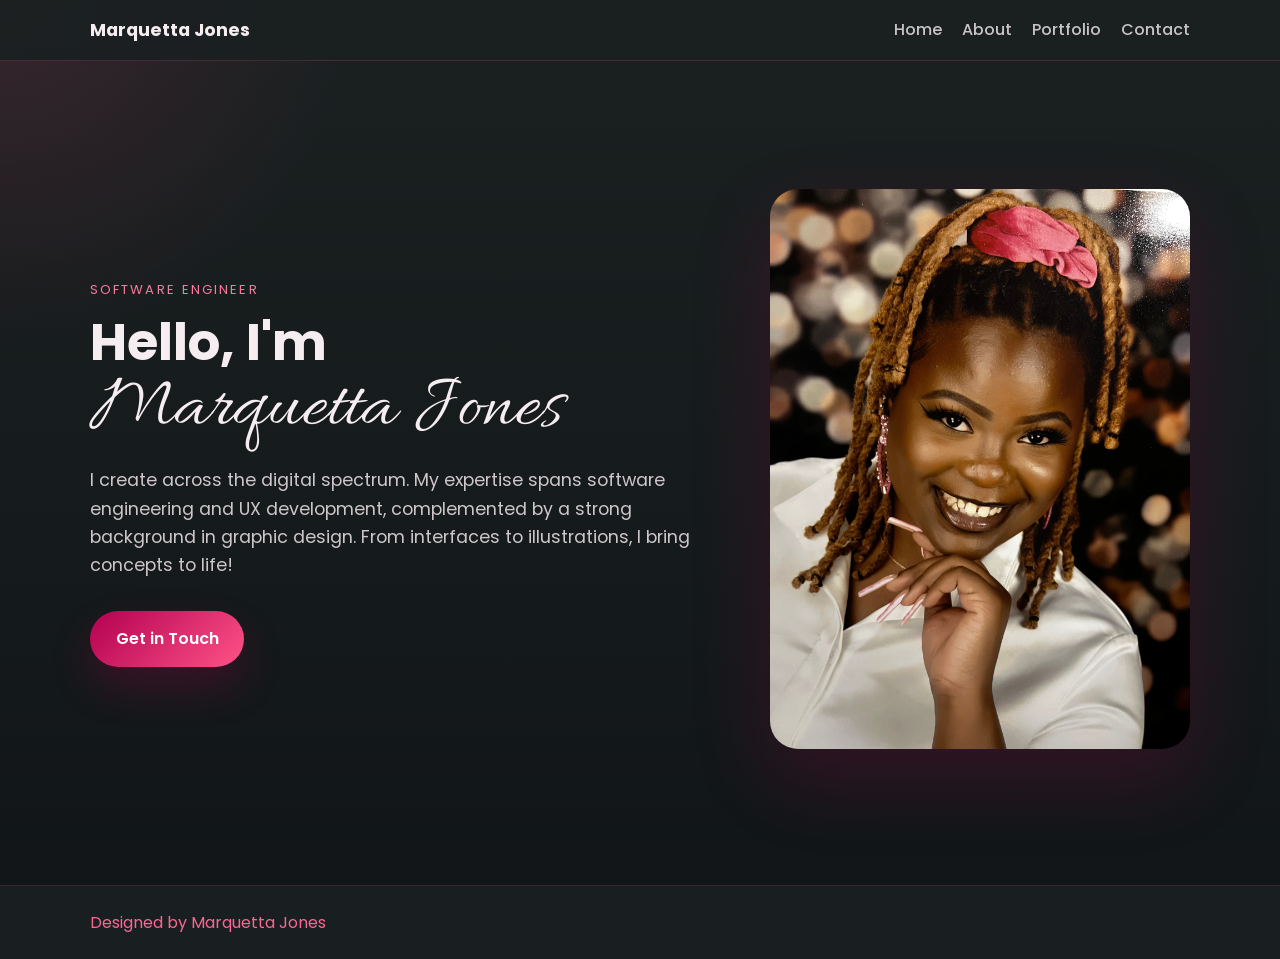
==== index.html @ eba061ae "Move HTML files to root for GitHub Pages" ====
<!DOCTYPE html>
<html lang="en">
<head>
  <meta charset="UTF-8">
  <meta name="viewport" content="width=device-width, initial-scale=1.0">
  <title>Marquetta Jones | Home</title>
  <link rel="stylesheet" href="css/styles.css">
</head>
<body>
  <header class="site-header">
    <div class="container">
      <a href="index.html" class="brand">Marquetta Jones</a>
      <nav class="site-nav">
        <a href="index.html">Home</a>
        <a href="about.html">About</a>
        <a href="portfolio.html">Portfolio</a>
        <a href="contact.html">Contact</a>
      </nav>
    </div>
  </header>

  <main class="page-content">
    <section class="hero">
      <div class="container hero-grid">
        <div class="hero-copy">
          <p class="eyebrow">Software Engineer</p>
          <h1>Hello, I'm<br><span class="name-cursive">Marquetta Jones</span></h1>
          <p class="lead">I create across the digital spectrum. My expertise spans software engineering and UX development, complemented by a strong background in graphic design. From interfaces to illustrations, I bring concepts to life!</p>
          <a class="button" href="contact.html">Get in Touch</a>
        </div>
        <div class="hero-image">
          <img src="img/Headshot.jpeg" alt="Headshot of Marquetta Jones">
        </div>
      </div>
    </section>
  </main>

  <footer class="site-footer">
    <div class="container">
      <p>Designed by Marquetta Jones</p>
    </div>
  </footer>
</body>
</html>
---- css/styles.css ----
@import url('https://fonts.googleapis.com/css2?family=Poppins:wght@400;500;600;700&family=Allura&display=swap');

:root {
  color-scheme: dark;
  --bg: #1B2021;
  --surface: #111517;
  --panel: #202528;
  --text: #F5EDF0;
  --muted: #FD6692;
  --accent: #B30051;
  --accent-soft: #FF5387;
  --accent-light: #FA799D;
  --border: #FD6692;
  background-color: var(--bg);
  color: var(--text);
  font-family: 'Poppins', system-ui, -apple-system, BlinkMacSystemFont, 'Segoe UI', sans-serif;
}

* {
  box-sizing: border-box;
}

body {
  margin: 0;
  min-height: 100vh;
  line-height: 1.6;
  background: radial-gradient(circle at top left, rgba(255,83,135,0.12), transparent 22%),
    linear-gradient(180deg, var(--bg) 0%, var(--surface) 100%);
}

.container {
  width: min(1100px, 90%);
  margin: 0 auto;
}

.site-header {
  border-bottom: 1px solid rgba(253,102,146,0.18);
  background: rgba(27,32,33,0.92);
  position: sticky;
  top: 0;
  z-index: 10;
}

.site-header .container {
  display: flex;
  align-items: center;
  justify-content: space-between;
  padding: 1rem 0;
}

.brand {
  font-size: 1.1rem;
  font-weight: 700;
  color: var(--text);
  text-decoration: none;
}

.site-nav {
  display: flex;
  gap: 1.25rem;
}

.site-nav a {
  color: rgba(245,237,240,0.8);
  text-decoration: none;
  font-weight: 500;
}

.site-nav a:hover {
  color: var(--accent-light);
}

.page-content {
  padding: 4rem 0;
}

.hero,
.about-section,
.contact-section {
  padding: 4rem 0;
}

.hero-grid {
  display: grid;
  grid-template-columns: minmax(0, 1fr) minmax(320px, 420px);
  align-items: center;
  gap: 3rem;
}

.hero-image img {
  width: 100%;
  height: auto;
  border-radius: 28px;
  object-fit: cover;
  box-shadow: 0 30px 80px rgba(179, 0, 81, 0.2);
}

.eyebrow {
  margin: 0 0 1rem;
  text-transform: uppercase;
  letter-spacing: 0.16em;
  font-size: 0.82rem;
  color: var(--accent-light);
}

h1 {
  margin: 0 0 1rem;
  font-size: clamp(2.4rem, 4vw, 4rem);
  line-height: 1.05;
}

.name-cursive {
  font-family: 'Allura', cursive;
  font-size: 1.5em;
  font-weight: 400;
}

.lead {
  max-width: 55ch;
  margin: 0 0 2rem;
  color: rgba(245,237,240,0.82);
  font-size: 1.1rem;
}

.button,
.email-link {
  display: inline-flex;
  align-items: center;
  justify-content: center;
  padding: 0.95rem 1.6rem;
  border-radius: 999px;
  background: linear-gradient(135deg, var(--accent), var(--accent-soft));
  color: #fff;
  text-decoration: none;
  font-weight: 600;
  box-shadow: 0 20px 40px rgba(179,0,81,0.24);
}

.history-card {
  margin-top: 2rem;
  padding: 2rem;
  border: 1px solid rgba(253,102,146,0.16);
  border-radius: 18px;
  background: rgba(255,255,255,0.04);
  backdrop-filter: blur(12px);
}

.history-card h2 {
  margin-top: 0;
  font-size: 1.4rem;
}

.contact-section p {
  max-width: 50ch;
  margin-bottom: 1.5rem;
  color: var(--muted);
}

.portfolio-section h1 {
  margin-bottom: 0.5rem;
}

.portfolio-section .lead {
  margin-bottom: 2.5rem;
}

.portfolio-grid {
  display: grid;
  grid-template-columns: repeat(auto-fit, minmax(280px, 1fr));
  gap: 1.75rem;
}

.project-card {
  display: flex;
  flex-direction: column;
  justify-content: space-between;
  padding: 2rem;
  border: 1px solid rgba(253,102,146,0.16);
  border-radius: 24px;
  background: rgba(255,255,255,0.04);
  transition: transform 0.25s ease, box-shadow 0.25s ease;
}

.project-card:hover {
  transform: translateY(-6px);
  box-shadow: 0 24px 60px rgba(179, 0, 81, 0.18);
}

.project-card h2 {
  margin-top: 0;
  margin-bottom: 0.75rem;
}

.project-card p {
  margin: 0 0 1.5rem;
  color: rgba(245,237,240,0.88);
}

.project-image {
  width: 100%;
  height: auto;
  border-radius: 18px;
  display: block;
}

.site-footer {
  padding: 1.5rem 0;
  border-top: 1px solid rgba(253,102,146,0.12);
  background: rgba(27,32,33,0.92);
}

.site-footer p {
  margin: 0;
  color: var(--muted);
}

@media (max-width: 720px) {
  .site-header .container,
  .page-content .container {
    flex-direction: column;
    gap: 1rem;
  }

  .site-nav {
    flex-wrap: wrap;
    justify-content: center;
  }

  .history-card,
  .contact-section {
    padding: 1.5rem 0;
  }
}
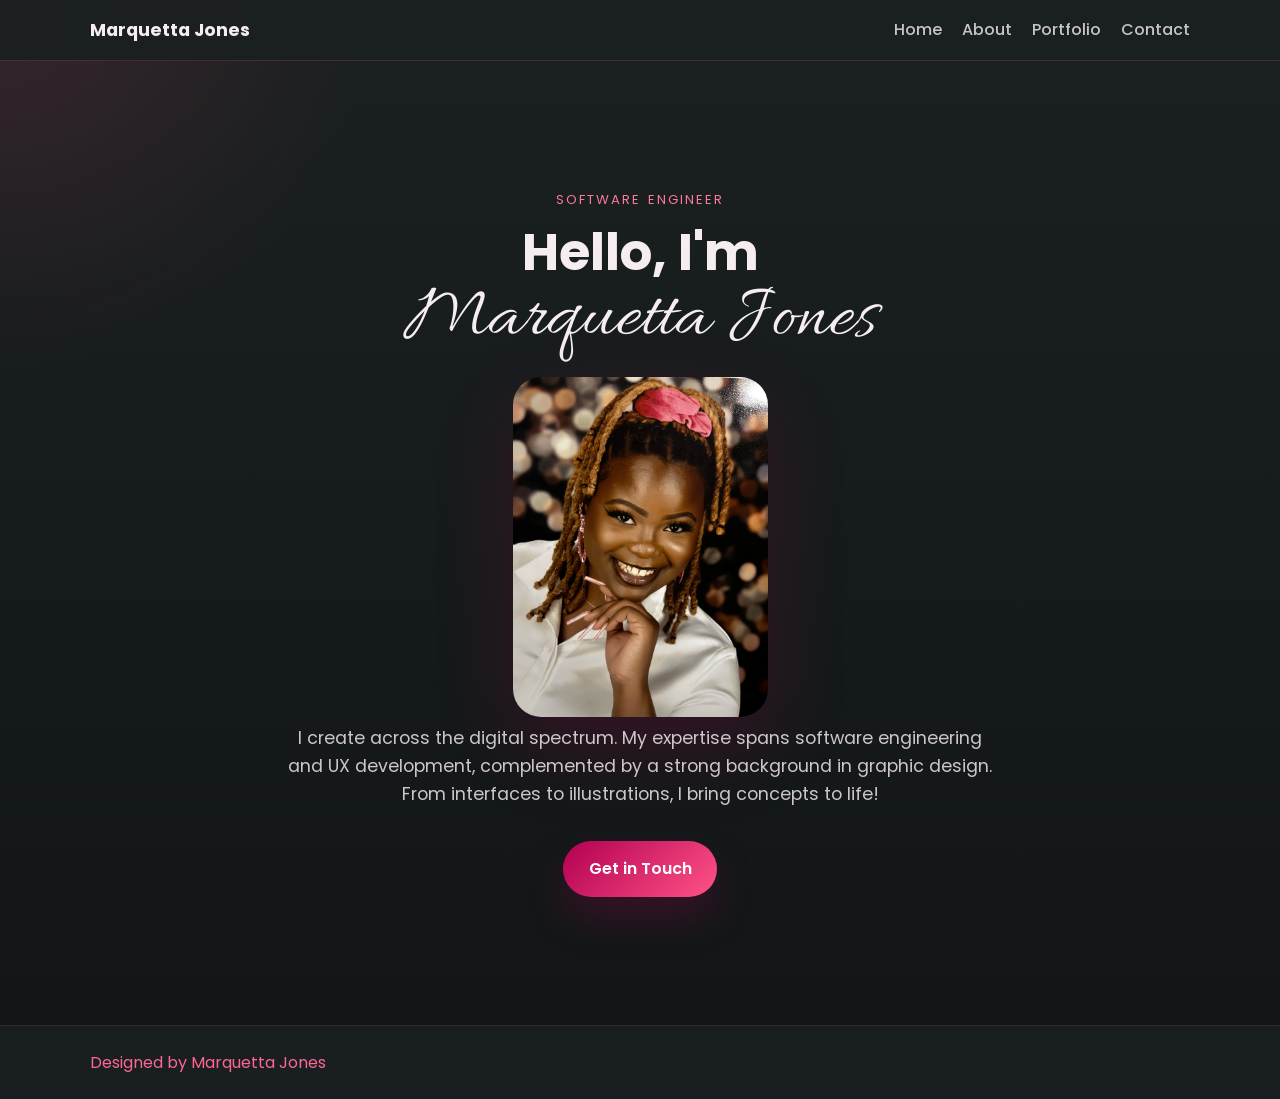
==== commit faf13390: "Editting alignment on index" ====
--- a/index.html
+++ b/index.html
@@ -25,11 +25,11 @@
         <div class="hero-copy">
           <p class="eyebrow">Software Engineer</p>
           <h1>Hello, I'm<br><span class="name-cursive">Marquetta Jones</span></h1>
+          <div class="hero-image">
+            <img src="img/Headshot.jpeg" alt="Headshot of Marquetta Jones">
+          </div>
           <p class="lead">I create across the digital spectrum. My expertise spans software engineering and UX development, complemented by a strong background in graphic design. From interfaces to illustrations, I bring concepts to life!</p>
           <a class="button" href="contact.html">Get in Touch</a>
-        </div>
-        <div class="hero-image">
-          <img src="img/Headshot.jpeg" alt="Headshot of Marquetta Jones">
         </div>
       </div>
     </section>
--- a/css/styles.css
+++ b/css/styles.css
@@ -80,15 +80,17 @@
   padding: 4rem 0;
 }
 
-.hero-grid {
-  display: grid;
-  grid-template-columns: minmax(0, 1fr) minmax(320px, 420px);
-  align-items: center;
-  gap: 3rem;
+.hero-copy {
+  text-align: center;
+}
+
+.hero-image {
+  text-align: center;
 }
 
 .hero-image img {
   width: 100%;
+  max-width: 255px;
   height: auto;
   border-radius: 28px;
   object-fit: cover;
@@ -116,10 +118,11 @@
 }
 
 .lead {
-  max-width: 55ch;
-  margin: 0 0 2rem;
+  max-width: 65ch;
+  margin: 0 auto 2rem;
   color: rgba(245,237,240,0.82);
   font-size: 1.1rem;
+  text-align: center;
 }
 
 .button,
